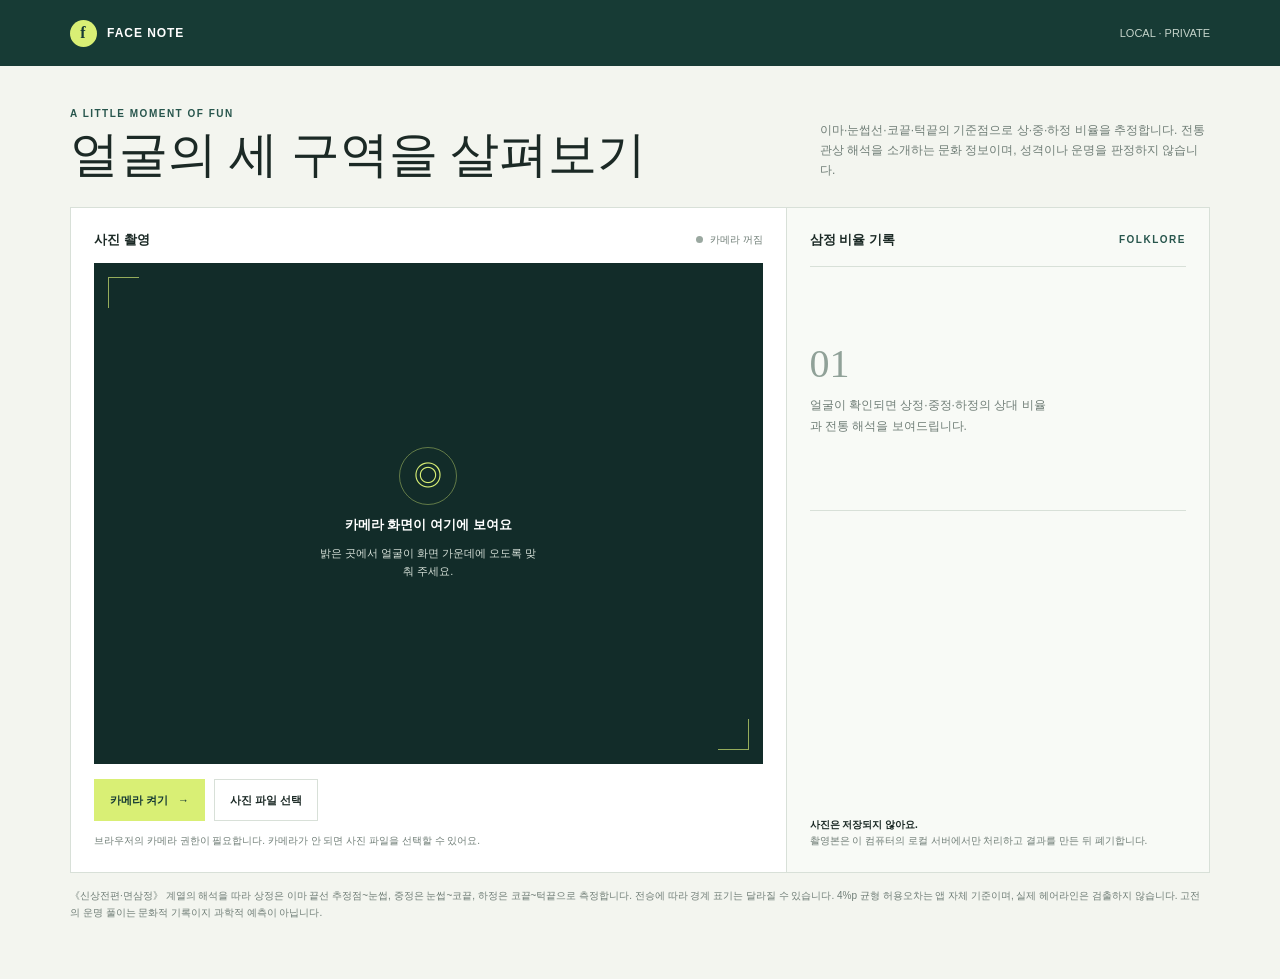
==== face/index.html @ a771685b "create face reading program" ====
<!doctype html>
<html lang="ko">
<head>
	<meta charset="utf-8">
	<meta name="viewport" content="width=device-width, initial-scale=1">
	<meta name="theme-color" content="#173b35">
	<title>FACE NOTE | 오늘의 인상</title>
	<style>
		:root {
			color-scheme: light;
			--pine: #173b35;
			--pine-soft: #28564d;
			--paper: #f3f5ef;
			--white: #fff;
			--ink: #1b2925;
			--muted: #6f7d76;
			--line: #d8e0d8;
			--lime: #d9ef75;
			--coral: #e77d66;
			--serif: Georgia, "Times New Roman", serif;
			--sans: "Aptos", "Malgun Gothic", "맑은 고딕", sans-serif;
		}

		* { box-sizing: border-box; }

		body {
			min-width: 320px;
			margin: 0;
			color: var(--ink);
			background: var(--paper);
			font-family: var(--sans);
		}

		button { font: inherit; }

		.site-header {
			display: flex;
			min-height: 66px;
			align-items: center;
			justify-content: space-between;
			padding: 0 max(28px, calc((100vw - 1140px) / 2));
			color: #fff;
			background: var(--pine);
		}

		.wordmark { display: flex; align-items: center; gap: 10px; font-size: 12px; font-weight: 750; letter-spacing: .08em; }
		.wordmark-mark { display: grid; width: 27px; aspect-ratio: 1; place-items: center; border-radius: 50%; color: var(--pine); background: var(--lime); font-family: var(--serif); font-size: 16px; }
		.local-label { color: #c6d4cb; font-size: 11px; }

		main { width: min(1140px, calc(100% - 48px)); margin: 0 auto; padding: 42px 0 58px; }
		.intro { display: flex; align-items: end; justify-content: space-between; gap: 24px; margin-bottom: 24px; }
		.eyebrow { margin: 0 0 9px; color: var(--pine-soft); font-size: 10px; font-weight: 750; letter-spacing: .15em; }
		h1 { margin: 0; font-family: var(--serif); font-size: clamp(32px, 4.5vw, 49px); font-weight: 400; line-height: 1.12; letter-spacing: 0; }
		.intro-note { max-width: 390px; margin: 0 0 2px; color: var(--muted); font-size: 12px; line-height: 1.7; }

		.workspace { display: grid; grid-template-columns: minmax(0, 1.35fr) minmax(300px, .8fr); border: 1px solid var(--line); background: var(--white); }
		.camera-column { min-width: 0; padding: 23px; }
		.section-head { display: flex; align-items: center; justify-content: space-between; gap: 14px; margin-bottom: 14px; }
		.section-title { margin: 0; font-size: 13px; font-weight: 750; }
		.status { display: inline-flex; align-items: center; gap: 7px; color: var(--muted); font-size: 10px; }
		.status-dot { width: 7px; aspect-ratio: 1; border-radius: 50%; background: #9aa8a0; }
		.status[data-state="live"] .status-dot { background: #51a47d; box-shadow: 0 0 0 3px #51a47d24; }
		.status[data-state="ready"] .status-dot { background: var(--coral); }

		.camera-stage {
			position: relative;
			display: grid;
			min-height: 280px;
			aspect-ratio: 4 / 3;
			overflow: hidden;
			place-items: center;
			background: #122c29;
			color: #fff;
		}

		.camera-stage::before, .camera-stage::after { position: absolute; z-index: 2; width: 30px; height: 30px; border-color: #d9ef75a8; border-style: solid; content: ""; pointer-events: none; }
		.camera-stage::before { top: 14px; left: 14px; border-width: 1px 0 0 1px; }
		.camera-stage::after { right: 14px; bottom: 14px; border-width: 0 1px 1px 0; }
		.stage-placeholder { display: grid; max-width: 270px; justify-items: center; gap: 11px; padding: 24px; color: #d6e0d8; text-align: center; }
		.face-mark { display: grid; width: 58px; aspect-ratio: 1; place-items: center; border: 1px solid #d9ef7566; border-radius: 50%; color: var(--lime); font-family: var(--serif); font-size: 28px; }
		.placeholder-title { margin: 0; color: #fff; font-size: 13px; font-weight: 700; }
		.placeholder-copy { margin: 0; font-size: 11px; line-height: 1.6; }
		#camera-video, #photo-preview { display: none; width: 100%; height: 100%; max-height: 530px; object-fit: contain; }
		.camera-stage.is-live #camera-video, .camera-stage.has-photo #photo-preview { display: block; }
		.camera-stage.is-live .stage-placeholder, .camera-stage.has-photo .stage-placeholder { display: none; }
		#camera-video { transform: scaleX(-1); }

		.camera-controls { display: flex; flex-wrap: wrap; align-items: center; gap: 9px; padding-top: 15px; }
		.button { display: inline-flex; min-height: 42px; align-items: center; justify-content: center; gap: 10px; padding: 0 15px; border: 1px solid transparent; cursor: pointer; font-size: 11px; font-weight: 700; transition: background-color 150ms ease, border-color 150ms ease, transform 150ms ease; }
		.button:hover:not(:disabled) { transform: translateY(-1px); }
		.button:disabled { cursor: not-allowed; opacity: .45; }
		.button-primary { color: var(--pine); background: var(--lime); }
		.button-primary:hover:not(:disabled) { background: #cbe45f; }
		.button-dark { color: #fff; background: var(--pine); }
		.button-dark:hover:not(:disabled) { background: var(--pine-soft); }
		.button-light { border-color: var(--line); color: var(--ink); background: #fff; }
		.button-light:hover:not(:disabled) { border-color: var(--pine); }
		.button[hidden] { display: none; }
		.file-picker { position: relative; overflow: hidden; }
		.file-picker input { position: absolute; inset: 0; width: 100%; height: 100%; cursor: pointer; opacity: 0; }
		.camera-help { margin: 12px 0 0; color: var(--muted); font-size: 10px; line-height: 1.6; }

		.result-column { display: flex; min-width: 0; flex-direction: column; padding: 23px; border-left: 1px solid var(--line); background: #f8faf6; }
		.result-column .section-head { margin-bottom: 17px; }
		.result-content { display: grid; flex: 1; align-content: start; gap: 13px; }
		.empty-state { display: grid; min-height: 245px; align-content: center; justify-items: start; border-top: 1px solid var(--line); border-bottom: 1px solid var(--line); }
		.empty-index { color: #90a198; font-family: var(--serif); font-size: 40px; }
		.empty-copy { max-width: 245px; margin: 8px 0 0; color: var(--muted); font-size: 12px; line-height: 1.7; }
		.result-card { display: none; gap: 13px; padding: 19px; background: #fff; border: 1px solid var(--line); }
		.result-card.visible { display: grid; animation: appear 280ms ease both; }
		.result-tag { margin: 0; color: var(--pine-soft); font-size: 10px; font-weight: 750; letter-spacing: .1em; }
		.face-shape { margin: 0; color: var(--pine); font-family: var(--serif); font-size: 20px; font-weight: 400; line-height: 1.45; }
		.traditional-note { margin: 0; padding: 13px 14px; border-left: 3px solid var(--lime); color: var(--ink); background: #f5f7ef; font-size: 13px; line-height: 1.8; }
		.measurement-details { border-top: 1px solid var(--line); border-bottom: 1px solid var(--line); }
		.measurement-details summary { padding: 11px 0; color: var(--pine-soft); cursor: pointer; font-size: 11px; font-weight: 700; }
		.measurements { display: grid; gap: 13px; padding: 2px 0 13px; }
		.measurement { display: grid; gap: 6px; }
		.measurement-topline { display: flex; justify-content: space-between; gap: 10px; font-size: 11px; }
		.measurement-name { font-weight: 750; }
		.measurement-ratio { color: var(--pine-soft); font-variant-numeric: tabular-nums; }
		.measurement-track { height: 5px; overflow: hidden; background: #e8eee7; }
		.measurement-fill { height: 100%; background: var(--pine-soft); transition: width 220ms ease; }
		.measurement-note { margin: 0; color: var(--muted); font-size: 10px; line-height: 1.5; }
		.result-disclaimer { margin: 0; padding-top: 11px; border-top: 1px solid var(--line); color: var(--muted); font-size: 10px; line-height: 1.65; }
		.error-message { display: none; margin: 0; padding: 11px 12px; border-left: 2px solid var(--coral); color: #8b4538; background: #fff2ed; font-size: 11px; line-height: 1.6; }
		.error-message.visible { display: block; }
		.privacy-note { margin: auto 0 0; padding-top: 20px; color: var(--muted); font-size: 10px; line-height: 1.6; }
		.privacy-note strong { color: var(--ink); }
		.disclaimer { margin: 15px 0 0; color: var(--muted); font-size: 10px; line-height: 1.65; }
		.visually-hidden { position: absolute; width: 1px; height: 1px; padding: 0; margin: -1px; overflow: hidden; clip: rect(0, 0, 0, 0); white-space: nowrap; border: 0; }

		@keyframes appear { from { opacity: 0; transform: translateY(5px); } to { opacity: 1; transform: translateY(0); } }

		@media (max-width: 760px) {
			.site-header { min-height: 58px; padding: 0 16px; }
			main { width: min(100% - 28px, 560px); padding: 28px 0 40px; }
			.intro { align-items: flex-start; flex-direction: column; gap: 11px; margin-bottom: 18px; }
			.intro-note { max-width: 480px; }
			.workspace { grid-template-columns: 1fr; }
			.camera-column, .result-column { padding: 17px; }
			.camera-stage { min-height: 230px; }
			.result-column { border-top: 1px solid var(--line); border-left: 0; }
			.empty-state { min-height: 160px; }
			.privacy-note { margin-top: 20px; }
		}

		@media (max-width: 420px) {
			.camera-controls { display: grid; grid-template-columns: 1fr 1fr; }
			.camera-controls .button { padding: 0 10px; }
			.file-picker { grid-column: 1 / -1; }
		}

		@media (prefers-reduced-motion: reduce) {
			*, *::before, *::after { scroll-behavior: auto !important; animation-duration: .01ms !important; transition-duration: .01ms !important; }
		}
	</style>
</head>
<body>
	<header class="site-header">
		<div class="wordmark"><span class="wordmark-mark" aria-hidden="true">f</span><span>FACE NOTE</span></div>
		<span class="local-label">LOCAL · PRIVATE</span>
	</header>

	<main>
		<section class="intro" aria-labelledby="page-title">
			<div>
				<p class="eyebrow">A LITTLE MOMENT OF FUN</p>
				<h1 id="page-title">얼굴의 세 구역을 살펴보기</h1>
			</div>
			<p class="intro-note">이마·눈썹선·코끝·턱끝의 기준점으로 상·중·하정 비율을 추정합니다. 전통 관상 해석을 소개하는 문화 정보이며, 성격이나 운명을 판정하지 않습니다.</p>
		</section>

		<section class="workspace" aria-label="얼굴 비율 분석">
			<div class="camera-column">
				<div class="section-head">
					<h2 class="section-title">사진 촬영</h2>
					<span class="status" id="camera-status" data-state="off"><span class="status-dot" aria-hidden="true"></span><span id="status-text">카메라 꺼짐</span></span>
				</div>
				<div class="camera-stage" id="camera-stage">
					<div class="stage-placeholder">
						<span class="face-mark" aria-hidden="true">◎</span>
						<p class="placeholder-title">카메라 화면이 여기에 보여요</p>
						<p class="placeholder-copy">밝은 곳에서 얼굴이 화면 가운데에 오도록 맞춰 주세요.</p>
					</div>
					<video id="camera-video" autoplay muted playsinline></video>
					<img id="photo-preview" alt="촬영한 사진 미리보기">
					<canvas id="photo-canvas" class="visually-hidden"></canvas>
				</div>
				<div class="camera-controls">
					<button class="button button-primary" id="start-camera" type="button">카메라 켜기 <span aria-hidden="true">→</span></button>
					<button class="button button-primary" id="capture-photo" type="button" hidden>사진 찍기 <span aria-hidden="true">◎</span></button>
					<button class="button button-dark" id="analyze-photo" type="button" hidden>관상 카드 보기 <span aria-hidden="true">↗</span></button>
					<button class="button button-light" id="retake-photo" type="button" hidden>다시 촬영</button>
					<label class="button button-light file-picker" id="file-picker">사진 파일 선택<input id="photo-file" type="file" accept="image/jpeg,image/png,image/webp" aria-label="사진 파일 선택"></label>
				</div>
				<p class="camera-help">브라우저의 카메라 권한이 필요합니다. 카메라가 안 되면 사진 파일을 선택할 수 있어요.</p>
			</div>

			<aside class="result-column" aria-labelledby="result-heading">
				<div class="section-head">
					<h2 class="section-title" id="result-heading">삼정 비율 기록</h2>
					<span class="eyebrow" style="margin:0">FOLKLORE</span>
				</div>
				<div class="result-content">
					<div class="empty-state" id="empty-state">
						<span class="empty-index" aria-hidden="true">01</span>
						<p class="empty-copy">얼굴이 확인되면 상정·중정·하정의 상대 비율과 전통 해석을 보여드립니다.</p>
					</div>
					<article class="result-card" id="result-card" aria-live="polite">
						<p class="result-tag" id="analysis-method"></p>
						<h3 class="face-shape" id="result-summary"></h3>
						<p class="traditional-note" id="traditional-note"></p>
						<details class="measurement-details">
							<summary>사진에서 측정한 삼정 비율 보기</summary>
							<div class="measurements" id="measurements"></div>
						</details>
						<p class="result-disclaimer" id="result-disclaimer"></p>
					</article>
					<p class="error-message" id="error-message" role="alert"></p>
				</div>
				<p class="privacy-note"><strong>사진은 저장되지 않아요.</strong><br>촬영본은 이 컴퓨터의 로컬 서버에서만 처리하고 결과를 만든 뒤 폐기합니다.</p>
			</aside>
		</section>

		<p class="disclaimer">《신상전편·면삼정》 계열의 해석을 따라 상정은 이마 끝선 추정점~눈썹, 중정은 눈썹~코끝, 하정은 코끝~턱끝으로 측정합니다. 전승에 따라 경계 표기는 달라질 수 있습니다. 4%p 균형 허용오차는 앱 자체 기준이며, 실제 헤어라인은 검출하지 않습니다. 고전의 운명 풀이는 문화적 기록이지 과학적 예측이 아닙니다.</p>
		<p class="visually-hidden" id="announcer" aria-live="polite"></p>
	</main>

	<script>
		const video = document.querySelector("#camera-video");
		const stage = document.querySelector("#camera-stage");
		const preview = document.querySelector("#photo-preview");
		const canvas = document.querySelector("#photo-canvas");
		const startButton = document.querySelector("#start-camera");
		const captureButton = document.querySelector("#capture-photo");
		const analyzeButton = document.querySelector("#analyze-photo");
		const retakeButton = document.querySelector("#retake-photo");
		const filePicker = document.querySelector("#file-picker");
		const fileInput = document.querySelector("#photo-file");
		const status = document.querySelector("#camera-status");
		const statusText = document.querySelector("#status-text");
		const errorMessage = document.querySelector("#error-message");
		const resultCard = document.querySelector("#result-card");
		const emptyState = document.querySelector("#empty-state");
		let cameraStream = null;
		let photoBlob = null;
		let photoUrl = null;

		function setStatus(state, message) {
			status.dataset.state = state;
			statusText.textContent = message;
		}

		function showError(message) {
			errorMessage.textContent = message;
			errorMessage.classList.add("visible");
		}

		function clearError() {
			errorMessage.textContent = "";
			errorMessage.classList.remove("visible");
		}

		function stopCamera() {
			if (cameraStream) {
				cameraStream.getTracks().forEach((track) => track.stop());
				cameraStream = null;
			}
			video.srcObject = null;
			stage.classList.remove("is-live");
		}

		function clearPhoto() {
			if (photoUrl) URL.revokeObjectURL(photoUrl);
			photoUrl = null;
			photoBlob = null;
			preview.removeAttribute("src");
			stage.classList.remove("has-photo");
			analyzeButton.hidden = true;
			retakeButton.hidden = true;
			resultCard.classList.remove("visible");
			document.querySelector("#analysis-method").textContent = "";
			document.querySelector("#result-summary").textContent = "";
			document.querySelector("#measurements").replaceChildren();
			document.querySelector("#traditional-note").textContent = "";
			document.querySelector("#result-disclaimer").textContent = "";
			emptyState.hidden = false;
			filePicker.hidden = false;
			setStatus("off", "카메라 꺼짐");
		}

		async function startCamera() {
			clearError();
			if (!navigator.mediaDevices?.getUserMedia) {
				showError("이 브라우저에서는 카메라를 열 수 없습니다. 사진 파일을 선택해 주세요.");
				return;
			}
			try {
				cameraStream = await navigator.mediaDevices.getUserMedia({
					audio: false,
					video: { facingMode: "user", width: { ideal: 1280 }, height: { ideal: 960 } }
				});
				video.srcObject = cameraStream;
				await video.play();
				stage.classList.add("is-live");
				startButton.hidden = true;
				captureButton.hidden = false;
				filePicker.hidden = true;
				setStatus("live", "카메라 준비됨");
			} catch (error) {
				const message = error.name === "NotAllowedError"
					? "카메라 권한이 차단되어 있어요. 브라우저 주소창에서 권한을 허용하거나 사진 파일을 선택해 주세요."
					: "카메라를 열 수 없어요. 다른 앱에서 카메라를 사용 중인지 확인하거나 사진 파일을 선택해 주세요.";
				showError(message);
				setStatus("off", "카메라 꺼짐");
			}
		}

		function setPhoto(blob) {
			clearError();
			stopCamera();
			clearPhoto();
			photoBlob = blob;
			photoUrl = URL.createObjectURL(blob);
			preview.src = photoUrl;
			stage.classList.add("has-photo");
			startButton.hidden = true;
			captureButton.hidden = true;
			analyzeButton.hidden = false;
			retakeButton.hidden = false;
			filePicker.hidden = true;
			emptyState.hidden = true;
			setStatus("ready", "사진 준비됨");
		}

		startButton.addEventListener("click", startCamera);

		captureButton.addEventListener("click", () => {
			if (!video.videoWidth || !video.videoHeight) {
				showError("카메라 화면이 준비될 때까지 잠시 기다려 주세요.");
				return;
			}
			const scale = Math.min(1, 1600 / Math.max(video.videoWidth, video.videoHeight));
			canvas.width = Math.round(video.videoWidth * scale);
			canvas.height = Math.round(video.videoHeight * scale);
			const context = canvas.getContext("2d");
			context.translate(canvas.width, 0);
			context.scale(-1, 1);
			context.drawImage(video, 0, 0, canvas.width, canvas.height);
			canvas.toBlob((blob) => {
				if (blob) setPhoto(blob);
				else showError("사진을 만들지 못했어요. 다시 촬영해 주세요.");
			}, "image/jpeg", 0.88);
		});

		retakeButton.addEventListener("click", () => {
			clearPhoto();
			startButton.hidden = false;
			startCamera();
		});

		fileInput.addEventListener("change", () => {
			const file = fileInput.files?.[0];
			if (!file) return;
			if (!file.type.startsWith("image/")) {
				showError("JPG, PNG 또는 WEBP 이미지 파일을 선택해 주세요.");
				fileInput.value = "";
				return;
			}
			if (file.size > 8 * 1024 * 1024) {
				showError("사진은 8MB 이하로 선택해 주세요.");
				fileInput.value = "";
				return;
			}
			setPhoto(file);
			fileInput.value = "";
		});

		analyzeButton.addEventListener("click", async () => {
			if (!photoBlob) return;
			clearError();
			analyzeButton.disabled = true;
			analyzeButton.textContent = "분석 중...";
			setStatus("ready", "로컬에서 처리 중");
			try {
				const response = await fetch("/analyze", {
					method: "POST",
					headers: { "Content-Type": "application/octet-stream" },
					body: photoBlob
				});
				const result = await response.json();
				if (!response.ok) throw new Error(result.error || "사진을 분석하지 못했어요.");
				document.querySelector("#analysis-method").textContent = result.method;
				document.querySelector("#result-summary").textContent = result.summary;
				const measurementList = document.querySelector("#measurements");
				measurementList.replaceChildren(...result.measurements.map((measurement) => {
					const row = document.createElement("div");
					row.className = "measurement";
					const topline = document.createElement("div");
					topline.className = "measurement-topline";
					const name = document.createElement("span");
					name.className = "measurement-name";
					name.textContent = measurement.name;
					const ratio = document.createElement("span");
					ratio.className = "measurement-ratio";
					ratio.textContent = `${measurement.ratio}%`;
					topline.append(name, ratio);
					const track = document.createElement("div");
					track.className = "measurement-track";
					track.setAttribute("role", "meter");
					track.setAttribute("aria-valuemin", "0");
					track.setAttribute("aria-valuemax", "100");
					track.setAttribute("aria-valuenow", String(measurement.ratio));
					track.setAttribute("aria-label", `${measurement.name} 비율`);
					const fill = document.createElement("div");
					fill.className = "measurement-fill";
					fill.style.width = `${measurement.ratio}%`;
					track.append(fill);
					const note = document.createElement("p");
					note.className = "measurement-note";
					note.textContent = `${measurement.region} · ${measurement.note}`;
					row.append(topline, track, note);
					return row;
				}));
				document.querySelector("#traditional-note").textContent = result.reading;
				document.querySelector("#result-disclaimer").textContent = result.disclaimer;
				emptyState.hidden = true;
				resultCard.classList.add("visible");
				document.querySelector("#announcer").textContent = `전통 삼정 풀이: ${result.summary}. ${result.reading}`;
				setStatus("ready", "카드 완성");
			} catch (error) {
				showError(error.message || "서버에 연결할 수 없어요. Python 프로그램이 실행 중인지 확인해 주세요.");
				setStatus("ready", "분석할 수 없음");
			} finally {
				analyzeButton.disabled = false;
				analyzeButton.innerHTML = '관상 카드 보기 <span aria-hidden="true">↗</span>';
			}
		});

		window.addEventListener("beforeunload", () => {
			stopCamera();
			if (photoUrl) URL.revokeObjectURL(photoUrl);
		});
	</script>
</body>
</html>
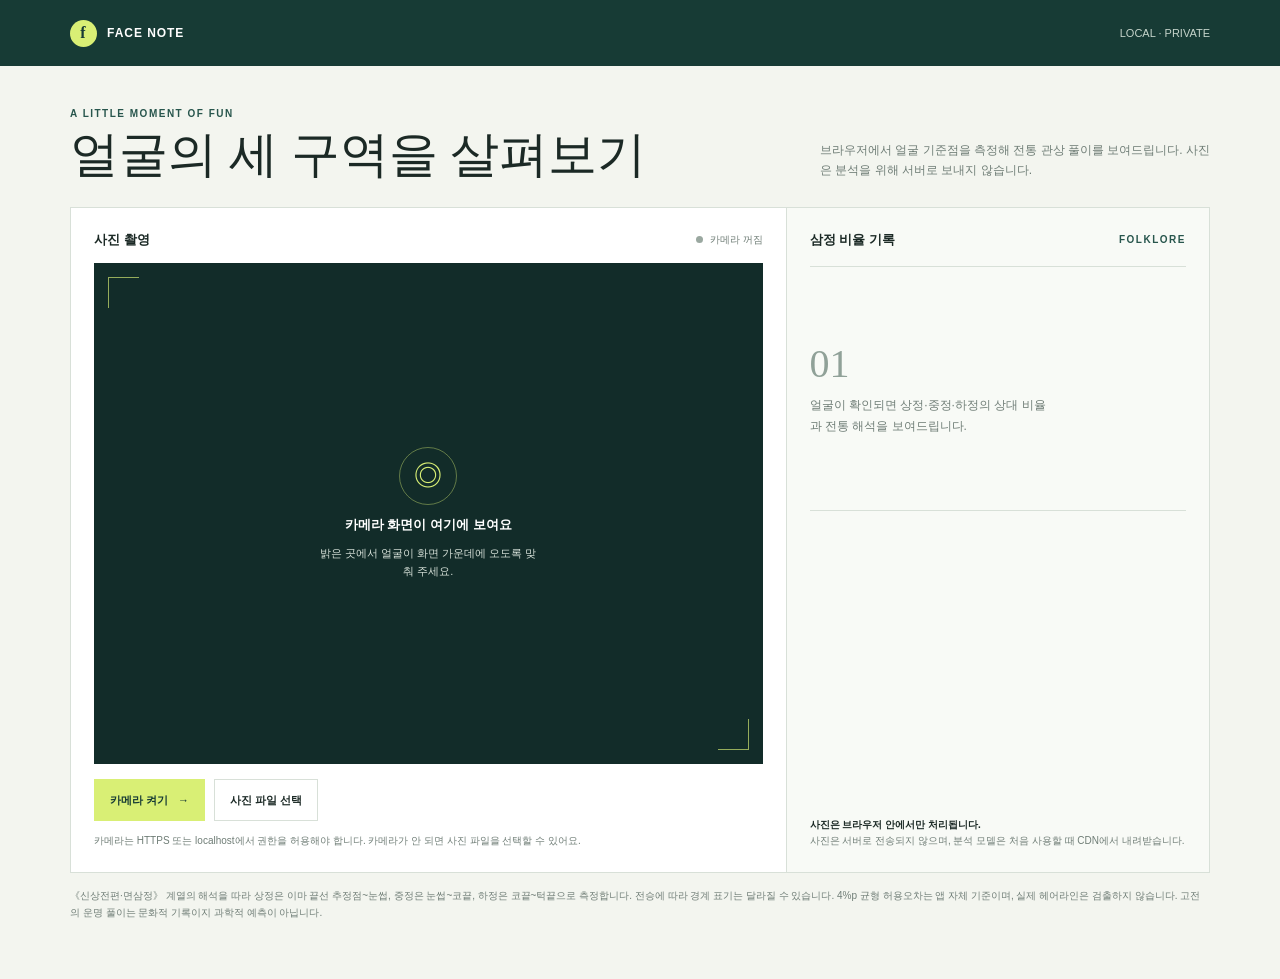
==== commit 19562249: "updaye" ====
--- a/face/index.html
+++ b/face/index.html
@@ -167,7 +167,7 @@
 				<p class="eyebrow">A LITTLE MOMENT OF FUN</p>
 				<h1 id="page-title">얼굴의 세 구역을 살펴보기</h1>
 			</div>
-			<p class="intro-note">이마·눈썹선·코끝·턱끝의 기준점으로 상·중·하정 비율을 추정합니다. 전통 관상 해석을 소개하는 문화 정보이며, 성격이나 운명을 판정하지 않습니다.</p>
+			<p class="intro-note">브라우저에서 얼굴 기준점을 측정해 전통 관상 풀이를 보여드립니다. 사진은 분석을 위해 서버로 보내지 않습니다.</p>
 		</section>
 
 		<section class="workspace" aria-label="얼굴 비율 분석">
@@ -193,7 +193,7 @@
 					<button class="button button-light" id="retake-photo" type="button" hidden>다시 촬영</button>
 					<label class="button button-light file-picker" id="file-picker">사진 파일 선택<input id="photo-file" type="file" accept="image/jpeg,image/png,image/webp" aria-label="사진 파일 선택"></label>
 				</div>
-				<p class="camera-help">브라우저의 카메라 권한이 필요합니다. 카메라가 안 되면 사진 파일을 선택할 수 있어요.</p>
+				<p class="camera-help">카메라는 HTTPS 또는 localhost에서 권한을 허용해야 합니다. 카메라가 안 되면 사진 파일을 선택할 수 있어요.</p>
 			</div>
 
 			<aside class="result-column" aria-labelledby="result-heading">
@@ -218,7 +218,7 @@
 					</article>
 					<p class="error-message" id="error-message" role="alert"></p>
 				</div>
-				<p class="privacy-note"><strong>사진은 저장되지 않아요.</strong><br>촬영본은 이 컴퓨터의 로컬 서버에서만 처리하고 결과를 만든 뒤 폐기합니다.</p>
+				<p class="privacy-note"><strong>사진은 브라우저 안에서만 처리됩니다.</strong><br>사진은 서버로 전송되지 않으며, 분석 모델은 처음 사용할 때 CDN에서 내려받습니다.</p>
 			</aside>
 		</section>
 
@@ -226,221 +226,6 @@
 		<p class="visually-hidden" id="announcer" aria-live="polite"></p>
 	</main>
 
-	<script>
-		const video = document.querySelector("#camera-video");
-		const stage = document.querySelector("#camera-stage");
-		const preview = document.querySelector("#photo-preview");
-		const canvas = document.querySelector("#photo-canvas");
-		const startButton = document.querySelector("#start-camera");
-		const captureButton = document.querySelector("#capture-photo");
-		const analyzeButton = document.querySelector("#analyze-photo");
-		const retakeButton = document.querySelector("#retake-photo");
-		const filePicker = document.querySelector("#file-picker");
-		const fileInput = document.querySelector("#photo-file");
-		const status = document.querySelector("#camera-status");
-		const statusText = document.querySelector("#status-text");
-		const errorMessage = document.querySelector("#error-message");
-		const resultCard = document.querySelector("#result-card");
-		const emptyState = document.querySelector("#empty-state");
-		let cameraStream = null;
-		let photoBlob = null;
-		let photoUrl = null;
-
-		function setStatus(state, message) {
-			status.dataset.state = state;
-			statusText.textContent = message;
-		}
-
-		function showError(message) {
-			errorMessage.textContent = message;
-			errorMessage.classList.add("visible");
-		}
-
-		function clearError() {
-			errorMessage.textContent = "";
-			errorMessage.classList.remove("visible");
-		}
-
-		function stopCamera() {
-			if (cameraStream) {
-				cameraStream.getTracks().forEach((track) => track.stop());
-				cameraStream = null;
-			}
-			video.srcObject = null;
-			stage.classList.remove("is-live");
-		}
-
-		function clearPhoto() {
-			if (photoUrl) URL.revokeObjectURL(photoUrl);
-			photoUrl = null;
-			photoBlob = null;
-			preview.removeAttribute("src");
-			stage.classList.remove("has-photo");
-			analyzeButton.hidden = true;
-			retakeButton.hidden = true;
-			resultCard.classList.remove("visible");
-			document.querySelector("#analysis-method").textContent = "";
-			document.querySelector("#result-summary").textContent = "";
-			document.querySelector("#measurements").replaceChildren();
-			document.querySelector("#traditional-note").textContent = "";
-			document.querySelector("#result-disclaimer").textContent = "";
-			emptyState.hidden = false;
-			filePicker.hidden = false;
-			setStatus("off", "카메라 꺼짐");
-		}
-
-		async function startCamera() {
-			clearError();
-			if (!navigator.mediaDevices?.getUserMedia) {
-				showError("이 브라우저에서는 카메라를 열 수 없습니다. 사진 파일을 선택해 주세요.");
-				return;
-			}
-			try {
-				cameraStream = await navigator.mediaDevices.getUserMedia({
-					audio: false,
-					video: { facingMode: "user", width: { ideal: 1280 }, height: { ideal: 960 } }
-				});
-				video.srcObject = cameraStream;
-				await video.play();
-				stage.classList.add("is-live");
-				startButton.hidden = true;
-				captureButton.hidden = false;
-				filePicker.hidden = true;
-				setStatus("live", "카메라 준비됨");
-			} catch (error) {
-				const message = error.name === "NotAllowedError"
-					? "카메라 권한이 차단되어 있어요. 브라우저 주소창에서 권한을 허용하거나 사진 파일을 선택해 주세요."
-					: "카메라를 열 수 없어요. 다른 앱에서 카메라를 사용 중인지 확인하거나 사진 파일을 선택해 주세요.";
-				showError(message);
-				setStatus("off", "카메라 꺼짐");
-			}
-		}
-
-		function setPhoto(blob) {
-			clearError();
-			stopCamera();
-			clearPhoto();
-			photoBlob = blob;
-			photoUrl = URL.createObjectURL(blob);
-			preview.src = photoUrl;
-			stage.classList.add("has-photo");
-			startButton.hidden = true;
-			captureButton.hidden = true;
-			analyzeButton.hidden = false;
-			retakeButton.hidden = false;
-			filePicker.hidden = true;
-			emptyState.hidden = true;
-			setStatus("ready", "사진 준비됨");
-		}
-
-		startButton.addEventListener("click", startCamera);
-
-		captureButton.addEventListener("click", () => {
-			if (!video.videoWidth || !video.videoHeight) {
-				showError("카메라 화면이 준비될 때까지 잠시 기다려 주세요.");
-				return;
-			}
-			const scale = Math.min(1, 1600 / Math.max(video.videoWidth, video.videoHeight));
-			canvas.width = Math.round(video.videoWidth * scale);
-			canvas.height = Math.round(video.videoHeight * scale);
-			const context = canvas.getContext("2d");
-			context.translate(canvas.width, 0);
-			context.scale(-1, 1);
-			context.drawImage(video, 0, 0, canvas.width, canvas.height);
-			canvas.toBlob((blob) => {
-				if (blob) setPhoto(blob);
-				else showError("사진을 만들지 못했어요. 다시 촬영해 주세요.");
-			}, "image/jpeg", 0.88);
-		});
-
-		retakeButton.addEventListener("click", () => {
-			clearPhoto();
-			startButton.hidden = false;
-			startCamera();
-		});
-
-		fileInput.addEventListener("change", () => {
-			const file = fileInput.files?.[0];
-			if (!file) return;
-			if (!file.type.startsWith("image/")) {
-				showError("JPG, PNG 또는 WEBP 이미지 파일을 선택해 주세요.");
-				fileInput.value = "";
-				return;
-			}
-			if (file.size > 8 * 1024 * 1024) {
-				showError("사진은 8MB 이하로 선택해 주세요.");
-				fileInput.value = "";
-				return;
-			}
-			setPhoto(file);
-			fileInput.value = "";
-		});
-
-		analyzeButton.addEventListener("click", async () => {
-			if (!photoBlob) return;
-			clearError();
-			analyzeButton.disabled = true;
-			analyzeButton.textContent = "분석 중...";
-			setStatus("ready", "로컬에서 처리 중");
-			try {
-				const response = await fetch("/analyze", {
-					method: "POST",
-					headers: { "Content-Type": "application/octet-stream" },
-					body: photoBlob
-				});
-				const result = await response.json();
-				if (!response.ok) throw new Error(result.error || "사진을 분석하지 못했어요.");
-				document.querySelector("#analysis-method").textContent = result.method;
-				document.querySelector("#result-summary").textContent = result.summary;
-				const measurementList = document.querySelector("#measurements");
-				measurementList.replaceChildren(...result.measurements.map((measurement) => {
-					const row = document.createElement("div");
-					row.className = "measurement";
-					const topline = document.createElement("div");
-					topline.className = "measurement-topline";
-					const name = document.createElement("span");
-					name.className = "measurement-name";
-					name.textContent = measurement.name;
-					const ratio = document.createElement("span");
-					ratio.className = "measurement-ratio";
-					ratio.textContent = `${measurement.ratio}%`;
-					topline.append(name, ratio);
-					const track = document.createElement("div");
-					track.className = "measurement-track";
-					track.setAttribute("role", "meter");
-					track.setAttribute("aria-valuemin", "0");
-					track.setAttribute("aria-valuemax", "100");
-					track.setAttribute("aria-valuenow", String(measurement.ratio));
-					track.setAttribute("aria-label", `${measurement.name} 비율`);
-					const fill = document.createElement("div");
-					fill.className = "measurement-fill";
-					fill.style.width = `${measurement.ratio}%`;
-					track.append(fill);
-					const note = document.createElement("p");
-					note.className = "measurement-note";
-					note.textContent = `${measurement.region} · ${measurement.note}`;
-					row.append(topline, track, note);
-					return row;
-				}));
-				document.querySelector("#traditional-note").textContent = result.reading;
-				document.querySelector("#result-disclaimer").textContent = result.disclaimer;
-				emptyState.hidden = true;
-				resultCard.classList.add("visible");
-				document.querySelector("#announcer").textContent = `전통 삼정 풀이: ${result.summary}. ${result.reading}`;
-				setStatus("ready", "카드 완성");
-			} catch (error) {
-				showError(error.message || "서버에 연결할 수 없어요. Python 프로그램이 실행 중인지 확인해 주세요.");
-				setStatus("ready", "분석할 수 없음");
-			} finally {
-				analyzeButton.disabled = false;
-				analyzeButton.innerHTML = '관상 카드 보기 <span aria-hidden="true">↗</span>';
-			}
-		});
-
-		window.addEventListener("beforeunload", () => {
-			stopCamera();
-			if (photoUrl) URL.revokeObjectURL(photoUrl);
-		});
-	</script>
+	<script type="module" src="./app.js"></script>
 </body>
 </html>
